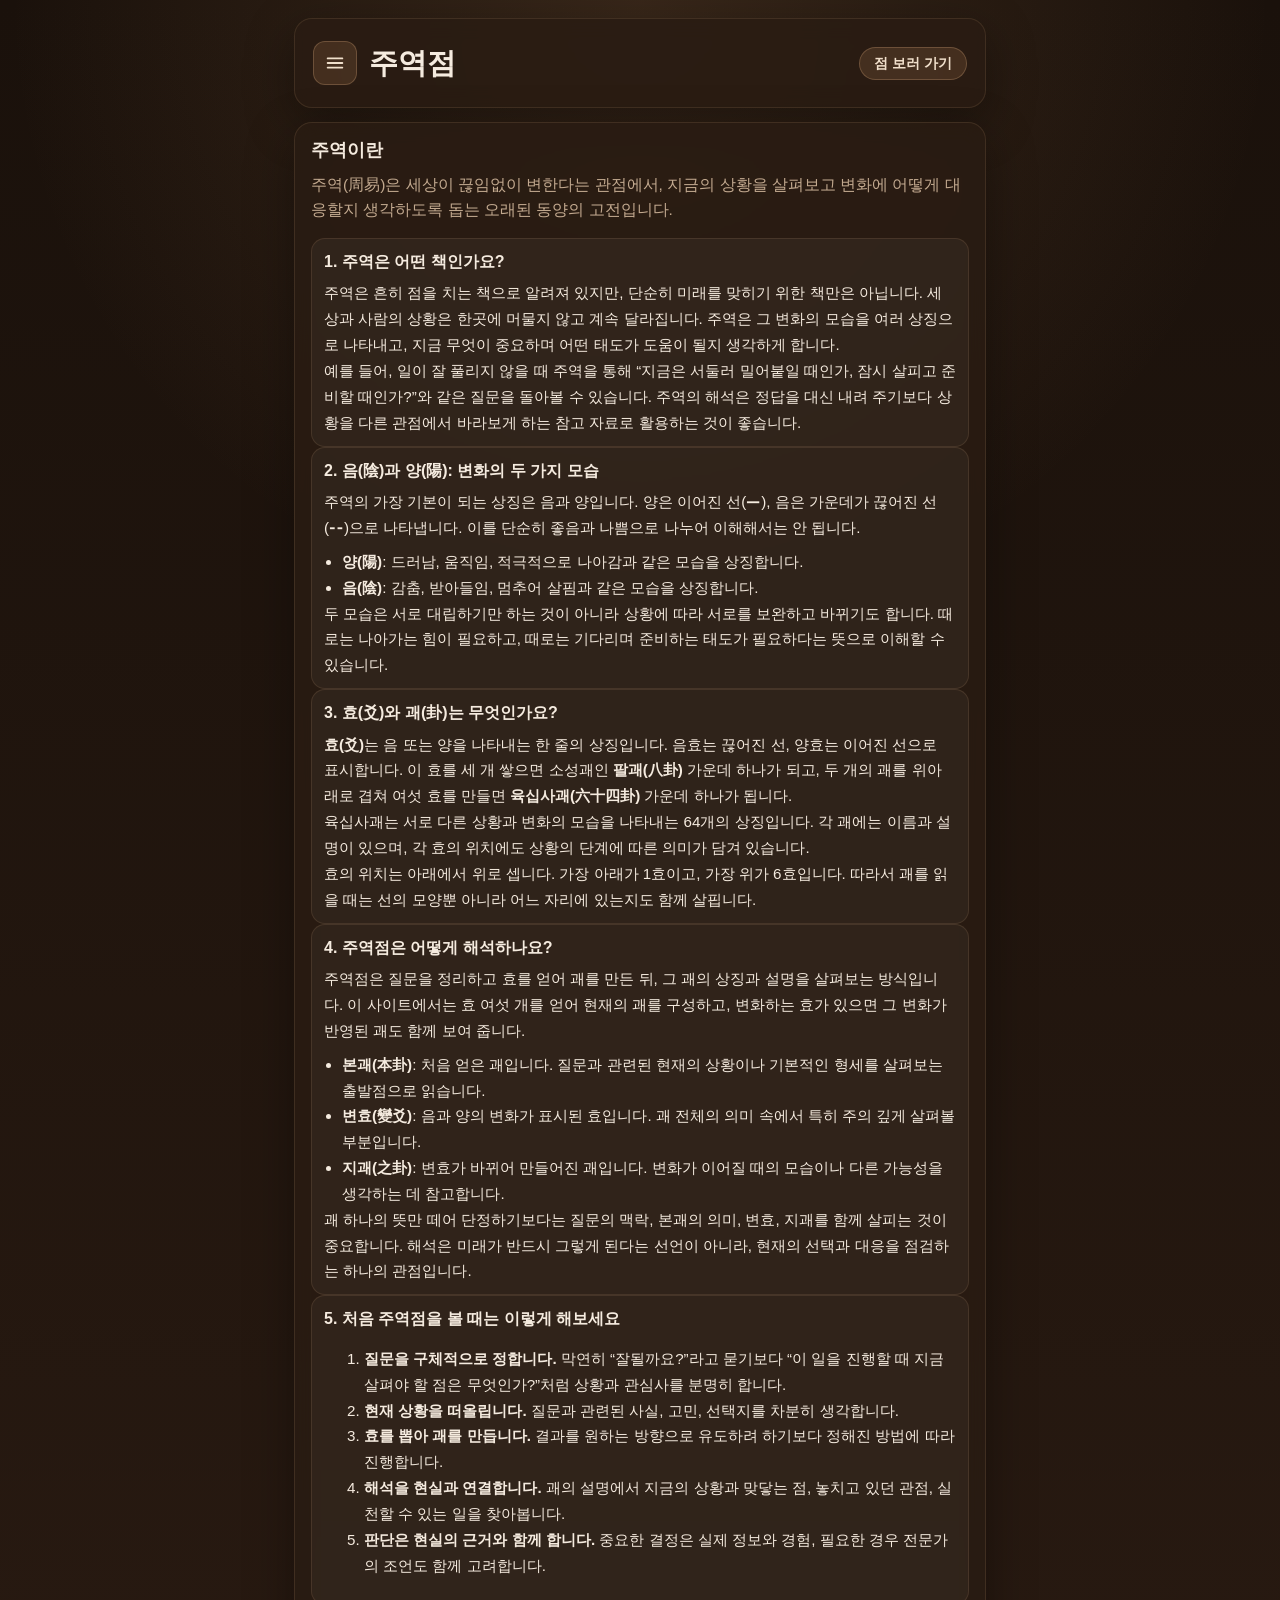
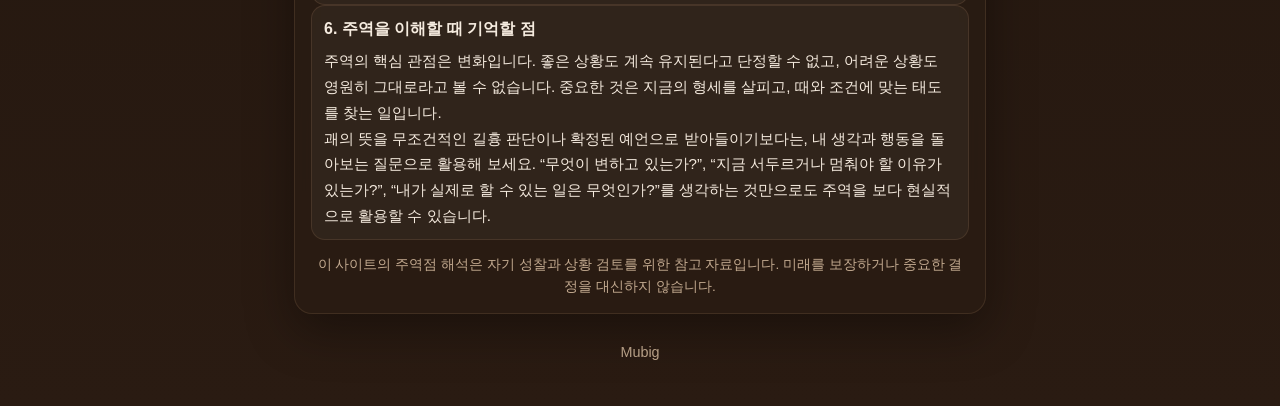
==== about.html @ 637bce19 "Add files via upload" ====
<!DOCTYPE html>
<html lang="ko" data-title-key="doc.title.about">
<head>
  <meta charset="UTF-8">
  <meta name="viewport" content="width=device-width, initial-scale=1.0">
  <meta name="theme-color" content="#1a110b">
  <script src="init.js"></script>
  <title>주역이란 - 주역점</title>
  <link rel="stylesheet" href="style.css">
</head>
<body>
  <div class="app">
    <section class="hero">
      <div class="header-top">
        <div class="header-left">
          <button type="button" class="menu-btn" id="menuBtn" aria-label="메뉴 열기" data-i18n-aria="menu.open">
            <svg viewBox="0 0 24 24" aria-hidden="true" focusable="false"><path d="M4 7h16M4 12h16M4 17h16"/></svg>
          </button>
          <h1 data-i18n="app.name">주역점</h1>
        </div>
        <a href="index.html" class="top-link" data-i18n="nav.toDraw">점 보러 가기</a>
      </div>
    </section>

    <section class="card" id="pageContent">
      <h2 data-i18n="page.about.title">주역이란</h2>
      <p class="sub" data-i18n-html="about.01">주역(周易)은 세상이 끊임없이 변한다는 관점에서, 지금의 상황을 살펴보고 변화에 어떻게 대응할지 생각하도록 돕는 오래된 동양의 고전입니다.</p>

      <div class="section-block">
        <h3 data-i18n-html="about.02">1. 주역은 어떤 책인가요?</h3>
        <p data-i18n-html="about.03">주역은 흔히 점을 치는 책으로 알려져 있지만, 단순히 미래를 맞히기 위한 책만은 아닙니다. 세상과 사람의 상황은 한곳에 머물지 않고 계속 달라집니다. 주역은 그 변화의 모습을 여러 상징으로 나타내고, 지금 무엇이 중요하며 어떤 태도가 도움이 될지 생각하게 합니다.</p>
        <p data-i18n-html="about.04">예를 들어, 일이 잘 풀리지 않을 때 주역을 통해 “지금은 서둘러 밀어붙일 때인가, 잠시 살피고 준비할 때인가?”와 같은 질문을 돌아볼 수 있습니다. 주역의 해석은 정답을 대신 내려 주기보다 상황을 다른 관점에서 바라보게 하는 참고 자료로 활용하는 것이 좋습니다.</p>
      </div>

      <div class="section-block">
        <h3 data-i18n-html="about.05">2. 음(陰)과 양(陽): 변화의 두 가지 모습</h3>
        <p data-i18n-html="about.06">주역의 가장 기본이 되는 상징은 음과 양입니다. 양은 이어진 선(⚊), 음은 가운데가 끊어진 선(⚋)으로 나타냅니다. 이를 단순히 좋음과 나쁨으로 나누어 이해해서는 안 됩니다.</p>
        <ul>
          <li data-i18n-html="about.07"><strong>양(陽)</strong>: 드러남, 움직임, 적극적으로 나아감과 같은 모습을 상징합니다.</li>
          <li data-i18n-html="about.08"><strong>음(陰)</strong>: 감춤, 받아들임, 멈추어 살핌과 같은 모습을 상징합니다.</li>
        </ul>
        <p data-i18n-html="about.09">두 모습은 서로 대립하기만 하는 것이 아니라 상황에 따라 서로를 보완하고 바뀌기도 합니다. 때로는 나아가는 힘이 필요하고, 때로는 기다리며 준비하는 태도가 필요하다는 뜻으로 이해할 수 있습니다.</p>
      </div>

      <div class="section-block">
        <h3 data-i18n-html="about.10">3. 효(爻)와 괘(卦)는 무엇인가요?</h3>
        <p data-i18n-html="about.11"><strong>효(爻)</strong>는 음 또는 양을 나타내는 한 줄의 상징입니다. 음효는 끊어진 선, 양효는 이어진 선으로 표시합니다. 이 효를 세 개 쌓으면 소성괘인 <strong>팔괘(八卦)</strong> 가운데 하나가 되고, 두 개의 괘를 위아래로 겹쳐 여섯 효를 만들면 <strong>육십사괘(六十四卦)</strong> 가운데 하나가 됩니다.</p>
        <p data-i18n-html="about.12">육십사괘는 서로 다른 상황과 변화의 모습을 나타내는 64개의 상징입니다. 각 괘에는 이름과 설명이 있으며, 각 효의 위치에도 상황의 단계에 따른 의미가 담겨 있습니다.</p>
        <p data-i18n-html="about.13">효의 위치는 아래에서 위로 셉니다. 가장 아래가 1효이고, 가장 위가 6효입니다. 따라서 괘를 읽을 때는 선의 모양뿐 아니라 어느 자리에 있는지도 함께 살핍니다.</p>
      </div>

      <div class="section-block">
        <h3 data-i18n-html="about.14">4. 주역점은 어떻게 해석하나요?</h3>
        <p data-i18n-html="about.15">주역점은 질문을 정리하고 효를 얻어 괘를 만든 뒤, 그 괘의 상징과 설명을 살펴보는 방식입니다. 이 사이트에서는 효 여섯 개를 얻어 현재의 괘를 구성하고, 변화하는 효가 있으면 그 변화가 반영된 괘도 함께 보여 줍니다.</p>
        <ul>
          <li data-i18n-html="about.16"><strong>본괘(本卦)</strong>: 처음 얻은 괘입니다. 질문과 관련된 현재의 상황이나 기본적인 형세를 살펴보는 출발점으로 읽습니다.</li>
          <li data-i18n-html="about.17"><strong>변효(變爻)</strong>: 음과 양의 변화가 표시된 효입니다. 괘 전체의 의미 속에서 특히 주의 깊게 살펴볼 부분입니다.</li>
          <li data-i18n-html="about.18"><strong>지괘(之卦)</strong>: 변효가 바뀌어 만들어진 괘입니다. 변화가 이어질 때의 모습이나 다른 가능성을 생각하는 데 참고합니다.</li>
        </ul>
        <p data-i18n-html="about.19">괘 하나의 뜻만 떼어 단정하기보다는 질문의 맥락, 본괘의 의미, 변효, 지괘를 함께 살피는 것이 중요합니다. 해석은 미래가 반드시 그렇게 된다는 선언이 아니라, 현재의 선택과 대응을 점검하는 하나의 관점입니다.</p>
      </div>

      <div class="section-block">
        <h3 data-i18n-html="about.20">5. 처음 주역점을 볼 때는 이렇게 해보세요</h3>
        <ol>
          <li data-i18n-html="about.21"><strong>질문을 구체적으로 정합니다.</strong> 막연히 “잘될까요?”라고 묻기보다 “이 일을 진행할 때 지금 살펴야 할 점은 무엇인가?”처럼 상황과 관심사를 분명히 합니다.</li>
          <li data-i18n-html="about.22"><strong>현재 상황을 떠올립니다.</strong> 질문과 관련된 사실, 고민, 선택지를 차분히 생각합니다.</li>
          <li data-i18n-html="about.23"><strong>효를 뽑아 괘를 만듭니다.</strong> 결과를 원하는 방향으로 유도하려 하기보다 정해진 방법에 따라 진행합니다.</li>
          <li data-i18n-html="about.24"><strong>해석을 현실과 연결합니다.</strong> 괘의 설명에서 지금의 상황과 맞닿는 점, 놓치고 있던 관점, 실천할 수 있는 일을 찾아봅니다.</li>
          <li data-i18n-html="about.25"><strong>판단은 현실의 근거와 함께 합니다.</strong> 중요한 결정은 실제 정보와 경험, 필요한 경우 전문가의 조언도 함께 고려합니다.</li>
        </ol>
      </div>

      <div class="section-block">
        <h3 data-i18n-html="about.26">6. 주역을 이해할 때 기억할 점</h3>
        <p data-i18n-html="about.27">주역의 핵심 관점은 변화입니다. 좋은 상황도 계속 유지된다고 단정할 수 없고, 어려운 상황도 영원히 그대로라고 볼 수 없습니다. 중요한 것은 지금의 형세를 살피고, 때와 조건에 맞는 태도를 찾는 일입니다.</p>
        <p data-i18n-html="about.28">괘의 뜻을 무조건적인 길흉 판단이나 확정된 예언으로 받아들이기보다는, 내 생각과 행동을 돌아보는 질문으로 활용해 보세요. “무엇이 변하고 있는가?”, “지금 서두르거나 멈춰야 할 이유가 있는가?”, “내가 실제로 할 수 있는 일은 무엇인가?”를 생각하는 것만으로도 주역을 보다 현실적으로 활용할 수 있습니다.</p>
      </div>

      <p class="disclaimer" data-i18n-html="about.29">이 사이트의 주역점 해석은 자기 성찰과 상황 검토를 위한 참고 자료입니다. 미래를 보장하거나 중요한 결정을 대신하지 않습니다.</p>
    </section>

    <footer class="author-footer">Mubig</footer>
  </div>

  <script src="hexagrams.js"></script>
  <script src="hexagrams_en.js"></script>
  <script src="i18n.js"></script>
  <script src="store.js"></script>
  <script src="core.js"></script>
  <script src="menu.js"></script>
</body>
</html>
---- style.css ----
:root {
  --bg: #1a110b;
  --bg-2: #2a1b12;
  --card: rgba(42,28,19,0.88);
  --card-2: rgba(54,37,26,0.94);
  --text: #f5ebdf;
  --sub: #c2a98f;
  --accent: #c08a5a;
  --accent-2: #8f5a35;
  --line: #ecdcc8;
  --yang: #f5ebdf;
  --yin: #1a110b;
  --shadow: 0 16px 48px rgba(0, 0, 0, 0.35);
  --radius: 18px;
  --soft-text: #f0dfcb;
  --change: #ff8da1;
  --surface: #2a1b12;
  --block-bg: rgba(255,255,255,0.04);
  --ghost-bg: rgba(255,255,255,0.06);
  --border: rgba(205,160,120,0.14);
  --placeholder: #9c8268;
  --focus: #f0dfcb;
  --overlay: rgba(0,0,0,0.55);
  color-scheme: dark;
}

:root[data-theme="light"] {
  --bg: #f7f0e6;
  --bg-2: #efe3d3;
  --card: rgba(255,253,249,0.94);
  --card-2: rgba(250,243,234,0.98);
  --text: #2c1e13;
  --sub: #6b5440;
  --accent: #8f5426;
  --accent-2: #6f3f1b;
  --line: #4a3524;
  --yang: #3d2a1a;
  --yin: #f7f0e6;
  --shadow: 0 10px 30px rgba(90,60,30,0.14);
  --soft-text: #5b3a1e;
  --change: #d03a57;
  --surface: #fbf6ee;
  --block-bg: rgba(120,80,40,0.06);
  --ghost-bg: rgba(120,80,40,0.07);
  --border: rgba(120,80,40,0.2);
  --placeholder: #9a8570;
  --focus: #6f3f1b;
  --overlay: rgba(30,20,10,0.45);
  color-scheme: light;
}

* { box-sizing: border-box; }

body {
  margin: 0;
  font-family: -apple-system, BlinkMacSystemFont, "Segoe UI", Roboto, "Noto Sans KR", sans-serif;
  background:
    radial-gradient(circle at top, rgba(192,138,90, 0.18), transparent 30%),
    linear-gradient(180deg, var(--bg) 0%, var(--bg-2) 100%);
  color: var(--text);
  min-height: 100vh;
  -webkit-tap-highlight-color: transparent;
}

.app {
  max-width: 720px;
  margin: 0 auto;
  padding: 18px 14px 42px;
}

.hero, .card {
  background: var(--card);
  backdrop-filter: blur(10px);
  border: 1px solid var(--border);
  border-radius: var(--radius);
  box-shadow: var(--shadow);
}

.hero {
  padding: 22px 18px;
  margin-bottom: 14px;
}

.header-top {
  display: flex;
  justify-content: space-between;
  align-items: center;
}

.top-link {
  color: var(--soft-text);
  background: rgba(192,138,90, 0.18);
  border: 1px solid rgba(205,160,120, 0.3);
  padding: 6px 14px;
  border-radius: 20px;
  text-decoration: none;
  font-size: 0.9rem;
  font-weight: 700;
  transition: background 0.2s, border-color 0.2s;
}

.top-link:hover {
  background: rgba(192,138,90, 0.35);
  border-color: rgba(205,160,120, 0.6);
}

h1, h2, h3 {
  margin: 0;
  line-height: 1.35;
}

h1 { font-size: 1.8rem; }
h2 { font-size: 1.1rem; margin-bottom: 10px; }
h3 { font-size: 1rem; margin-bottom: 8px; }

.sub {
  color: var(--sub);
  margin-top: 10px;
  font-size: 0.97rem;
  line-height: 1.6;
}

.grid {
  display: grid;
  gap: 14px;
}

.card { padding: 16px; }

.controls {
  display: grid;
  gap: 12px;
}

.tap-zone {
  --text: #f5ebdf; --sub: #c2a98f; --accent: #c08a5a; --soft-text: #f0dfcb;
  position: relative;
  border: 2px dashed rgba(205,160,120, 0.35);
  border-radius: 20px;
  min-height: 220px;
  display: flex;
  align-items: center;
  justify-content: center;
  text-align: center;
  padding: 16px;
  color: var(--accent);
  font-weight: 700;
  background: linear-gradient(180deg, rgba(58,40,28,0.95), rgba(34,23,16,0.95));
  overflow: hidden;
  user-select: none;
}

.tap-zone.active {
  transform: scale(0.995);
  background: linear-gradient(180deg, rgba(76,53,37,1), rgba(52,36,25,1));
}

.tap-instruction {
  display: flex;
  flex-direction: column;
  gap: 8px;
}

.tap-count {
  font-size: 2rem;
  color: var(--text);
}

.mini {
  font-size: 0.88rem;
  color: var(--sub);
  font-weight: 500;
}

.layout {
  display: grid;
  gap: 14px;
}

.draw-layout {
  display: grid;
  gap: 14px;
  align-items: stretch;
}

.draw-panel,
.stack-panel {
  display: grid;
  gap: 12px;
}

.stack-panel {
  background: var(--card-2);
  border-radius: 20px;
  padding: 14px;
  border: 1px solid rgba(205,160,120, 0.12);
}

.btn-row {
  display: grid;
  grid-template-columns: repeat(2, 1fr);
  gap: 10px;
}

button {
  border: 0;
  border-radius: 14px;
  padding: 14px 12px;
  font-size: 0.98rem;
  font-weight: 700;
  cursor: pointer;
}

.primary {
  background: linear-gradient(135deg, var(--accent), var(--accent-2));
  color: white;
}

.secondary {
  background: rgba(192,138,90, 0.14);
  color: var(--soft-text);
  border: 1px solid rgba(192,138,90, 0.24);
}

.ghost {
  background: var(--ghost-bg);
  color: var(--text);
  border: 1px solid var(--border);
}

.progress {
  display: flex;
  justify-content: space-between;
  align-items: center;
  margin-bottom: 10px;
  gap: 10px;
  flex-wrap: wrap;
}

.progress strong { font-size: 1rem; }

.hexagram-stack {
  display: grid;
  gap: 8px;
  padding: 10px 0 6px;
  min-height: 180px;
}

.line-row {
  display: flex;
  align-items: center;
  gap: 10px;
}

.line-label {
  width: 44px;
  color: var(--sub);
  font-size: 0.84rem;
  text-align: right;
  flex-shrink: 0;
}

.iching-line {
  flex: 1;
  display: flex;
  justify-content: center;
  align-items: center;
  min-height: 18px;
  position: relative;
}

.yang-line,
.yin-line-left,
.yin-line-right {
  height: 12px;
  border-radius: 999px;
  background: var(--yang);
  box-shadow: inset 0 1px 0 rgba(255,255,255,0.15);
}

.yang-line { width: 88%; }
.yin-wrap {
  width: 88%;
  display: flex;
  justify-content: space-between;
  gap: 16px;
}
.yin-line-left, .yin-line-right { width: calc(50% - 8px); }

.changing-mark {
  position: absolute;
  right: 8px;
  top: -2px;
  font-size: 0.8rem;
  color: var(--change);
  font-weight: 800;
}

.result-title {
  display: flex;
  flex-direction: column;
  gap: 4px;
  margin-bottom: 14px;
}

.badge {
  display: inline-flex;
  align-self: flex-start;
  background: rgba(192,138,90, 0.14);
  color: var(--soft-text);
  padding: 6px 10px;
  border-radius: 999px;
  font-size: 0.82rem;
  font-weight: 800;
  border: 1px solid rgba(205,160,120, 0.2);
}

.two-cols {
  display: grid;
  gap: 12px;
}

.section-block {
  padding: 12px 12px 10px;
  background: var(--block-bg);
  border-radius: 14px;
  border: 1px solid var(--border);
}

.section-block p, .section-block li {
  line-height: 1.7;
  margin: 0;
  font-size: 0.95rem;
}

.section-block ul {
  padding-left: 18px;
  margin: 8px 0 0;
}

.muted { color: var(--sub); }
.hidden { display: none; }

textarea {
  width: 100%;
  min-height: 96px;
  border-radius: 14px;
  border: 1px solid var(--border);
  padding: 12px;
  font: inherit;
  resize: vertical;
  background: var(--block-bg);
  color: var(--text);
}

textarea::placeholder {
  color: var(--placeholder);
}

@media (min-width: 700px) {
  .two-cols {
    grid-template-columns: 1fr 1fr;
  }

  .draw-layout {
    grid-template-columns: 1.05fr 0.95fr;
  }
}

/* Mobile readability improvements */
@media (max-width: 699px) {
  body { font-size: 18px; }
  .app { padding: 16px 12px 36px; }
  h1 { font-size: 2rem; }
  h2 { font-size: 1.3rem; }
  h3 { font-size: 1.15rem; }
  .sub { font-size: 1.08rem; }
  .mini { font-size: 1rem; line-height: 1.5; }
  .tap-count { font-size: 2.4rem; }
  button { font-size: 1.08rem; padding: 16px 12px; }
  .line-label { font-size: 1rem; width: 50px; }
  .section-block p, .section-block li { font-size: 1.08rem; }
  .badge { font-size: 0.95rem; }
  .progress strong { font-size: 1.1rem; }
  textarea { font-size: 1.08rem; }
}

.bagua-graphic {
  width: 180px;
  height: 180px;
  margin: 0 auto 4px;
  flex-shrink: 0;
  filter: drop-shadow(0 2px 8px rgba(192,138,90, 0.2));
}

.author-footer {
  margin-top: 18px;
  padding: 12px 0 4px;
  text-align: center;
  color: var(--sub);
  font-size: 0.9rem;
}

/* ===== 효 뽑기 연출 효과 ===== */
button:disabled { opacity: 0.5; cursor: not-allowed; }

.tap-zone.drawing {
  border-color: rgba(240, 200, 150, 0.9);
  animation: zoneGlow 1.3s ease-in-out infinite;
}
@keyframes zoneGlow {
  0%, 100% { box-shadow: 0 0 0 rgba(192,138,90,0), inset 0 0 20px rgba(192,138,90,0.10); }
  50%      { box-shadow: 0 0 38px rgba(192,138,90,0.55), inset 0 0 56px rgba(192,138,90,0.28); }
}

.tap-zone.drawing .bagua-graphic {
  animation: baguaSpin 2.2s cubic-bezier(.45,.05,.55,.95) infinite;
  filter: drop-shadow(0 0 16px rgba(240, 190, 130, 0.85));
}
@keyframes baguaSpin {
  0%   { transform: rotate(0deg) scale(1); }
  50%  { transform: rotate(200deg) scale(1.08); }
  100% { transform: rotate(360deg) scale(1); }
}

.tap-zone.drawing .tap-instruction > div:not(.tap-count) {
  animation: msgPulse 1.1s ease-in-out infinite;
  color: #f0dfcb;
}
@keyframes msgPulse {
  0%, 100% { opacity: 0.55; }
  50%      { opacity: 1; }
}

.draw-ring {
  position: absolute;
  left: 50%;
  top: 50%;
  width: 40px;
  height: 40px;
  margin: -20px 0 0 -20px;
  border: 2px solid rgba(240, 200, 150, 0.75);
  border-radius: 50%;
  pointer-events: none;
  opacity: 0;
  animation: ringOut 1.8s ease-out infinite;
}
@keyframes ringOut {
  0%   { transform: scale(0.5); opacity: 0.9; }
  100% { transform: scale(9);   opacity: 0; }
}

.tap-zone .tap-burst {
  position: absolute;
  inset: 0;
  pointer-events: none;
  background: radial-gradient(circle, rgba(255,230,190,0.85) 0%, rgba(255,230,190,0) 65%);
  opacity: 0;
  animation: burstFlash 0.8s ease-out forwards;
}
@keyframes burstFlash {
  0%   { opacity: 0; transform: scale(0.4); }
  25%  { opacity: 1; }
  100% { opacity: 0; transform: scale(1.4); }
}

#liveLinePreview.shuffling {
  animation: shuffleJitter 0.12s linear infinite;
  opacity: 0.8;
  filter: blur(0.7px);
}
@keyframes shuffleJitter {
  0%   { transform: translateX(-3px); }
  50%  { transform: translateX(3px); }
  100% { transform: translateX(-3px); }
}

#liveLinePreview.reveal,
.line-row.line-new .iching-line {
  animation: lineReveal 0.8s cubic-bezier(.2,1.3,.4,1);
}
@keyframes lineReveal {
  0%   { transform: scaleX(0.1); opacity: 0; filter: brightness(3); }
  60%  { transform: scaleX(1.06); opacity: 1; filter: brightness(2); }
  100% { transform: scaleX(1); opacity: 1; filter: brightness(1); }
}

.line-row.line-changing .iching-line {
  animation: lineReveal 0.8s cubic-bezier(.2,1.3,.4,1), changeGlow 1.6s ease-in-out 0.8s 2;
}
@keyframes changeGlow {
  0%, 100% { filter: drop-shadow(0 0 0 rgba(255,141,161,0)); }
  50%      { filter: drop-shadow(0 0 10px rgba(255,141,161,0.95)); }
}

.line-row.slot-pulse .iching-line > div {
  animation: slotPulse 0.9s ease-in-out infinite;
}
@keyframes slotPulse {
  0%, 100% { background: rgba(139,94,52,0.12); box-shadow: 0 0 0 rgba(192,138,90,0); }
  50%      { background: rgba(192,138,90,0.60); box-shadow: 0 0 14px rgba(192,138,90,0.7); }
}

.tap-zone.finale { animation: finalePulse 1s ease-out; }
@keyframes finalePulse {
  0%   { box-shadow: 0 0 0 rgba(255,230,190,0); }
  30%  { box-shadow: 0 0 60px rgba(255,230,190,0.8), inset 0 0 70px rgba(255,230,190,0.4); }
  100% { box-shadow: 0 0 0 rgba(255,230,190,0); }
}

.empty-line { width: 88%; height: 12px; border-radius: 999px; background: rgba(139,94,52,.12); }
.tap-zone:focus-visible, button:focus-visible, textarea:focus-visible, .top-link:focus-visible {
  outline: 2px solid var(--focus); outline-offset: 2px;
}
.hidden { display: none !important; }
@media (prefers-reduced-motion: reduce) {
  .tap-zone.drawing, .tap-zone.drawing .bagua-graphic, .draw-ring, #liveLinePreview.shuffling { animation: none !important; }
}

    /* ===== 결과 카드 ===== */
    .trigram-note { color: var(--sub); font-size: 0.9rem; margin: 2px 0 0; }
    .keyword { color: var(--accent); font-weight: 700; font-size: 1.05rem; margin: 8px 0 0; }
    .term-note {
      margin: 0 0 12px; padding: 10px 12px; border-radius: 12px; font-size: 0.9rem; line-height: 1.6;
      color: var(--sub); background: var(--block-bg); border: 1px dashed var(--border);
    }
    .term-note b { color: var(--text); }
    .hex-compare { display: flex; justify-content: center; align-items: center; gap: 18px; margin: 4px 0 16px; }
    .hex-figure { display: grid; gap: 6px; justify-items: center; }
    .hex-figure-title { color: var(--sub); font-size: 0.82rem; text-align: center; }
    .hex-figure-name { color: var(--text); font-weight: 700; font-size: 0.95rem; text-align: center; max-width: 140px; }
    .hex-arrow { font-size: 1.6rem; color: var(--accent); }
    .mini-hex { display: grid; gap: 6px; width: 96px; padding-right: 14px; }
    .mini-hex .iching-line { min-height: 10px; justify-content: flex-start; }
    .mini-hex .yang-line, .mini-hex .yin-line-left, .mini-hex .yin-line-right { height: 8px; }
    .mini-hex .yang-line, .mini-hex .yin-wrap { width: 100%; }
    .mini-hex .yin-wrap { gap: 10px; }
    .mini-hex .yin-line-left, .mini-hex .yin-line-right { width: calc(50% - 5px); }
    .mini-hex .changing-mark { right: -16px; top: -4px; font-size: 0.7rem; }
    .mini-hex .hl .yang-line, .mini-hex .hl .yin-line-left, .mini-hex .hl .yin-line-right { background: var(--change); }
    .result-stack { display: grid; gap: 12px; }
    .question-echo { color: var(--accent); font-weight: 600; margin-bottom: 8px !important; }
    .change-text p + p { margin-top: 8px; }
    details.more { margin-top: 10px; }
    details.more summary { cursor: pointer; color: var(--accent); font-weight: 700; font-size: 0.92rem; }
    .disclaimer { margin: 14px 2px 0; color: var(--sub); font-size: 0.85rem; line-height: 1.6; text-align: center; }
    @media (max-width: 699px) {
      .term-note, .trigram-note { font-size: 1rem; }
      .hex-figure-title, .disclaimer, details.more summary { font-size: 0.95rem; }
    }

/* ===== 헤더 / 메뉴 버튼 ===== */
.header-left { display: flex; align-items: center; gap: 12px; min-width: 0; }
.menu-btn {
  width: 44px; height: 44px; padding: 0; flex-shrink: 0;
  display: inline-flex; align-items: center; justify-content: center;
  color: var(--soft-text); background: rgba(192,138,90,0.18);
  border: 1px solid rgba(205,160,120,0.3); border-radius: 12px;
}
.menu-btn:hover { background: rgba(192,138,90,0.35); }
.menu-btn svg { width: 22px; height: 22px; fill: none; stroke: currentColor; stroke-width: 2; stroke-linecap: round; }
.top-link, .menu-btn { transition: background 0.2s, border-color 0.2s; }
.header-top { gap: 10px; }
.header-top .top-link { text-align: right; white-space: nowrap; flex-shrink: 0; }
.menu-btn:focus-visible, .icon-btn:focus-visible, .drawer-item:focus-visible, .seg button:focus-visible { outline: 2px solid var(--focus); outline-offset: 2px; }

/* ===== 서랍 메뉴 ===== */
.drawer-backdrop {
  position: fixed; inset: 0; z-index: 900; background: var(--overlay);
  opacity: 0; visibility: hidden; transition: opacity 0.25s, visibility 0s 0.25s;
}
.drawer {
  position: fixed; top: 0; left: 0; bottom: 0; z-index: 910;
  width: min(84vw, 320px); padding: 16px 14px 24px; overflow-y: auto;
  background: var(--surface); color: var(--text);
  border-right: 1px solid var(--border); box-shadow: var(--shadow);
  transform: translateX(-102%); visibility: hidden;
  transition: transform 0.28s ease, visibility 0s 0.28s;
}
body.menu-open .drawer-backdrop { opacity: 1; visibility: visible; transition: opacity 0.25s; }
body.menu-open .drawer { transform: none; visibility: visible; transition: transform 0.28s ease; }
body.menu-open { overflow: hidden; }
.drawer-head { display: flex; justify-content: space-between; align-items: center; margin-bottom: 10px; }
.drawer-head h2 { margin: 0; }
.drawer-list { list-style: none; margin: 0; padding: 0; display: grid; gap: 6px; }
.drawer-item {
  display: flex; align-items: center; gap: 12px; width: 100%;
  padding: 14px 12px; border-radius: 12px; border: 1px solid transparent;
  background: transparent; color: var(--text); font: inherit; font-weight: 700;
  text-align: left; text-decoration: none; cursor: pointer;
}
.drawer-item:hover { background: var(--block-bg); border-color: var(--border); }
.drawer-glyph { width: 26px; text-align: center; font-size: 1.25rem; color: var(--accent); flex-shrink: 0; }
.icon-btn {
  width: 40px; height: 40px; padding: 0; border-radius: 12px; font-size: 1rem;
  background: var(--ghost-bg); color: var(--text); border: 1px solid var(--border);
}

/* ===== 설정 / 보관함 창 ===== */
dialog.sheet {
  width: min(92vw, 520px); max-height: 86vh; padding: 0; overflow: hidden;
  background: var(--surface); color: var(--text);
  border: 1px solid var(--border); border-radius: 18px; box-shadow: var(--shadow);
}
dialog.sheet[open] { display: flex; flex-direction: column; }
dialog.sheet::backdrop { background: var(--overlay); }
.sheet-head { display: flex; justify-content: space-between; align-items: center; padding: 16px 16px 6px; }
.sheet-head h2 { margin: 0; }
.sheet-body { padding: 8px 16px 18px; overflow-y: auto; }
.setting-row { padding: 12px 0; border-bottom: 1px solid var(--border); }
.setting-row:last-child { border-bottom: 0; }
.setting-row h3 { margin-bottom: 10px; }
.seg { display: grid; grid-auto-flow: column; grid-auto-columns: 1fr; gap: 8px; }
.seg button {
  padding: 12px 8px; border-radius: 12px; font-weight: 700;
  background: var(--ghost-bg); color: var(--text); border: 1px solid var(--border);
}
.seg button[aria-pressed="true"] { background: linear-gradient(135deg, var(--accent), var(--accent-2)); color: #fff; border-color: transparent; }
.hint { margin: 10px 0 0; color: var(--sub); font-size: 0.88rem; line-height: 1.55; }

/* 보관함 */
.vault-count { margin: 0 0 10px; color: var(--sub); font-size: 0.9rem; }
.vault-warn { margin: 0 0 10px; padding: 10px 12px; border-radius: 12px; font-size: 0.88rem; line-height: 1.5; color: var(--text); background: rgba(208,58,87,0.12); border: 1px solid rgba(208,58,87,0.35); }
.vault-empty { margin: 18px 4px; color: var(--sub); line-height: 1.7; text-align: center; }
.vault-list { list-style: none; margin: 0; padding: 0; display: grid; gap: 10px; }
.vault-item { display: grid; grid-template-columns: auto 1fr; gap: 6px 12px; padding: 12px; border-radius: 14px; background: var(--block-bg); border: 1px solid var(--border); }
.vault-mini .mini-hex { width: 40px; padding-right: 0; gap: 3px; }
.vault-mini .mini-hex .iching-line { min-height: 5px; justify-content: center; }
.vault-mini .mini-hex .yang-line, .vault-mini .mini-hex .yin-line-left, .vault-mini .mini-hex .yin-line-right { height: 4px; }
.vault-mini .mini-hex .yin-wrap { gap: 5px; }
.vault-mini .mini-hex .yin-line-left, .vault-mini .mini-hex .yin-line-right { width: calc(50% - 3px); }
.vault-mini .changing-mark { display: none; }
.vault-info { min-width: 0; }
.vault-title { font-weight: 800; }
.vault-meta { margin-top: 2px; color: var(--sub); font-size: 0.82rem; }
.vault-q { margin-top: 6px; font-size: 0.92rem; line-height: 1.5; overflow: hidden; text-overflow: ellipsis; display: -webkit-box; -webkit-line-clamp: 2; -webkit-box-orient: vertical; word-break: break-word; }
.vault-q.muted { color: var(--sub); }
.vault-actions { grid-column: 1 / -1; display: flex; gap: 8px; justify-content: flex-end; }
button.small { padding: 8px 14px; border-radius: 10px; font-size: 0.9rem; }
button.danger { background: rgba(208,58,87,0.18); color: var(--text); border-color: rgba(208,58,87,0.55); }
.vault-foot { margin-top: 14px; display: flex; justify-content: flex-end; }

/* ===== 결과 카드 보조 요소 ===== */
.result-actions { margin-top: 14px; }
.result-actions button { width: 100%; }
.result-actions button:disabled { opacity: 0.7; }
.saved-banner { margin: 0 0 8px; padding: 8px 12px; border-radius: 12px; font-size: 0.88rem; color: var(--soft-text); background: rgba(192,138,90,0.14); border: 1px solid rgba(192,138,90,0.3); }
.lang-note { margin: 0 0 10px; padding: 8px 12px; border-radius: 12px; font-size: 0.88rem; line-height: 1.5; color: var(--sub); border: 1px dashed var(--border); }

/* 토스트 */
.toast {
  position: fixed; left: 50%; bottom: 28px; z-index: 1000; max-width: min(90vw, 420px);
  transform: translate(-50%, 20px); opacity: 0; pointer-events: none;
  padding: 12px 18px; border-radius: 999px; font-size: 0.95rem; font-weight: 700; text-align: center;
  background: var(--accent-2); color: #fff; box-shadow: var(--shadow); transition: opacity 0.25s, transform 0.25s;
}
.toast.show { opacity: 1; transform: translate(-50%, 0); }

@media (max-width: 699px) {
  .hint, .vault-count, .vault-meta, .saved-banner, .lang-note { font-size: 1rem; }
  .vault-q { font-size: 1.05rem; }
  .drawer-item { font-size: 1.1rem; }
  button.small { font-size: 1rem; }
}
@media (prefers-reduced-motion: reduce) {
  .drawer, .drawer-backdrop, .toast { transition: none !important; }
}
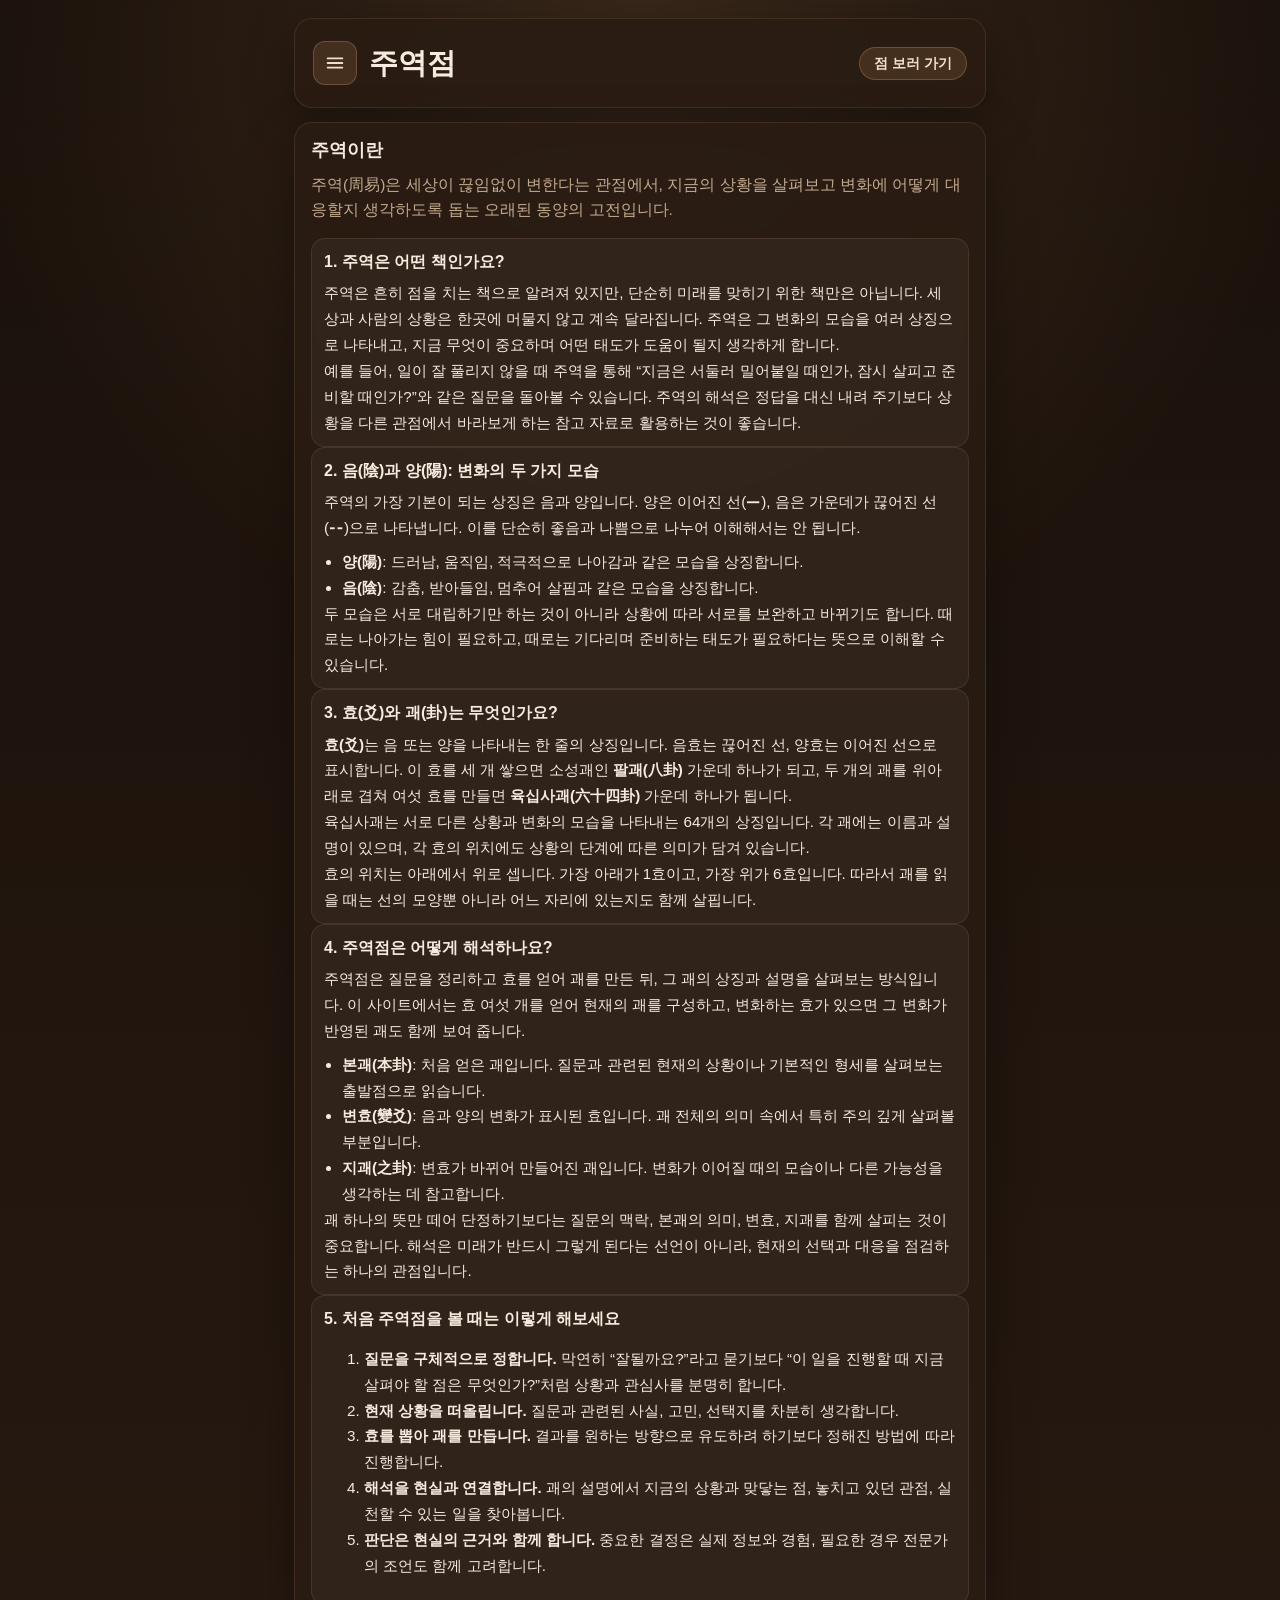
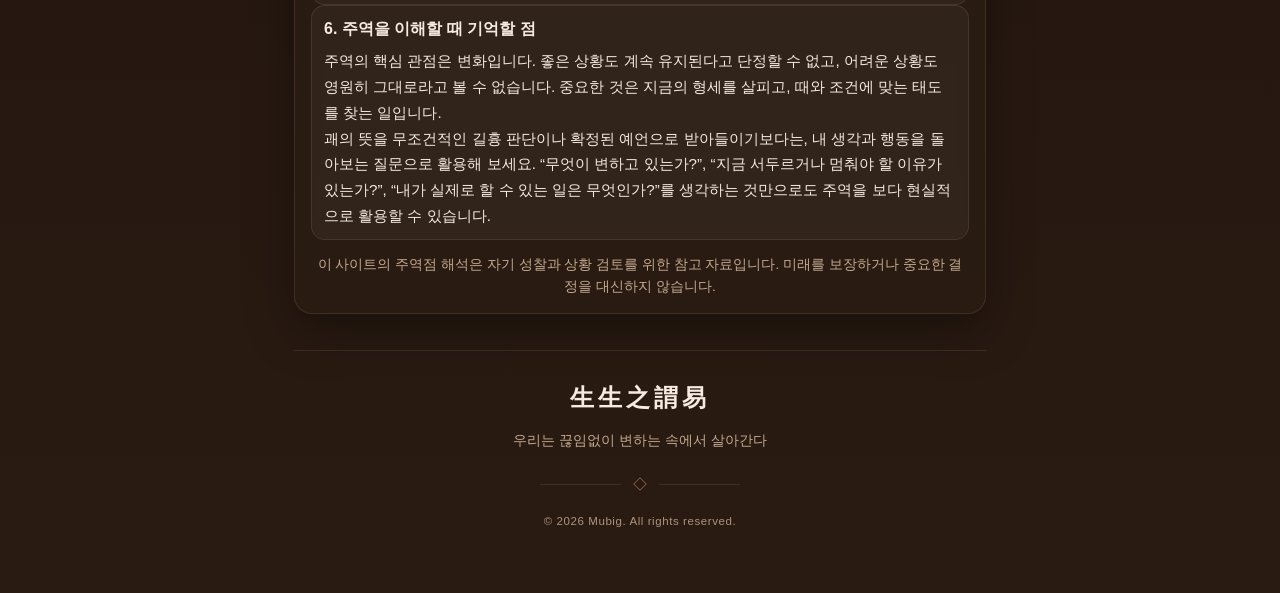
==== commit 9dc41229: "Add files via upload" ====
--- a/about.html
+++ b/about.html
@@ -1,3 +1,4 @@
+
 <!DOCTYPE html>
 <html lang="ko" data-title-key="doc.title.about">
 <head>
@@ -80,7 +81,21 @@
       <p class="disclaimer" data-i18n-html="about.29">이 사이트의 주역점 해석은 자기 성찰과 상황 검토를 위한 참고 자료입니다. 미래를 보장하거나 중요한 결정을 대신하지 않습니다.</p>
     </section>
 
-    <footer class="author-footer">Mubig</footer>
+    <footer class="author-footer">
+  <p class="footer-motto">生生之謂易</p>
+
+  <p class="footer-description">
+    우리는 끊임없이 변하는 속에서 살아간다
+  </p>
+
+  <div class="footer-divider" aria-hidden="true">
+    <span>◇</span>
+  </div>
+
+  <p class="footer-copyright">
+    © 2026 Mubig. All rights reserved.
+  </p>
+</footer>
   </div>
 
   <script src="hexagrams.js"></script>
--- a/style.css
+++ b/style.css
@@ -393,12 +393,80 @@
   filter: drop-shadow(0 2px 8px rgba(192,138,90, 0.2));
 }
 
+
+/* ===== 브랜드 Footer ===== */
 .author-footer {
-  margin-top: 18px;
-  padding: 12px 0 4px;
+  margin-top: 36px;
+  padding: 28px 16px 20px;
   text-align: center;
   color: var(--sub);
+  border-top: 1px solid var(--border);
+}
+
+.author-footer .footer-motto {
+  margin: 0;
+  color: var(--text);
+  font-family: "Noto Serif KR", "Batang", serif;
+  font-size: 1.5rem;
+  font-weight: 600;
+  letter-spacing: 0.16em;
+  line-height: 1.6;
+}
+
+.author-footer .footer-description {
+  margin: 10px 0 22px;
+  color: var(--sub);
+  font-size: 0.88rem;
+  line-height: 1.8;
+  word-break: keep-all;
+}
+
+.author-footer .footer-divider {
+  display: flex;
+  align-items: center;
+  justify-content: center;
+  gap: 12px;
+  max-width: 200px;
+  margin: 0 auto 18px;
+  color: var(--accent);
   font-size: 0.9rem;
+}
+
+.author-footer .footer-divider::before,
+.author-footer .footer-divider::after {
+  content: "";
+  flex: 1;
+  height: 1px;
+  background: var(--border);
+}
+
+.author-footer .footer-copyright {
+  margin: 0;
+  color: var(--sub);
+  font-size: 0.72rem;
+  letter-spacing: 0.05em;
+  line-height: 1.6;
+  opacity: 0.85;
+}
+
+@media (max-width: 699px) {
+  .author-footer {
+    margin-top: 28px;
+    padding: 24px 12px 18px;
+  }
+
+  .author-footer .footer-motto {
+    font-size: 1.35rem;
+    letter-spacing: 0.12em;
+  }
+
+  .author-footer .footer-description {
+    font-size: 0.85rem;
+  }
+
+  .author-footer .footer-copyright {
+    font-size: 0.68rem;
+  }
 }
 
 /* ===== 효 뽑기 연출 효과 ===== */
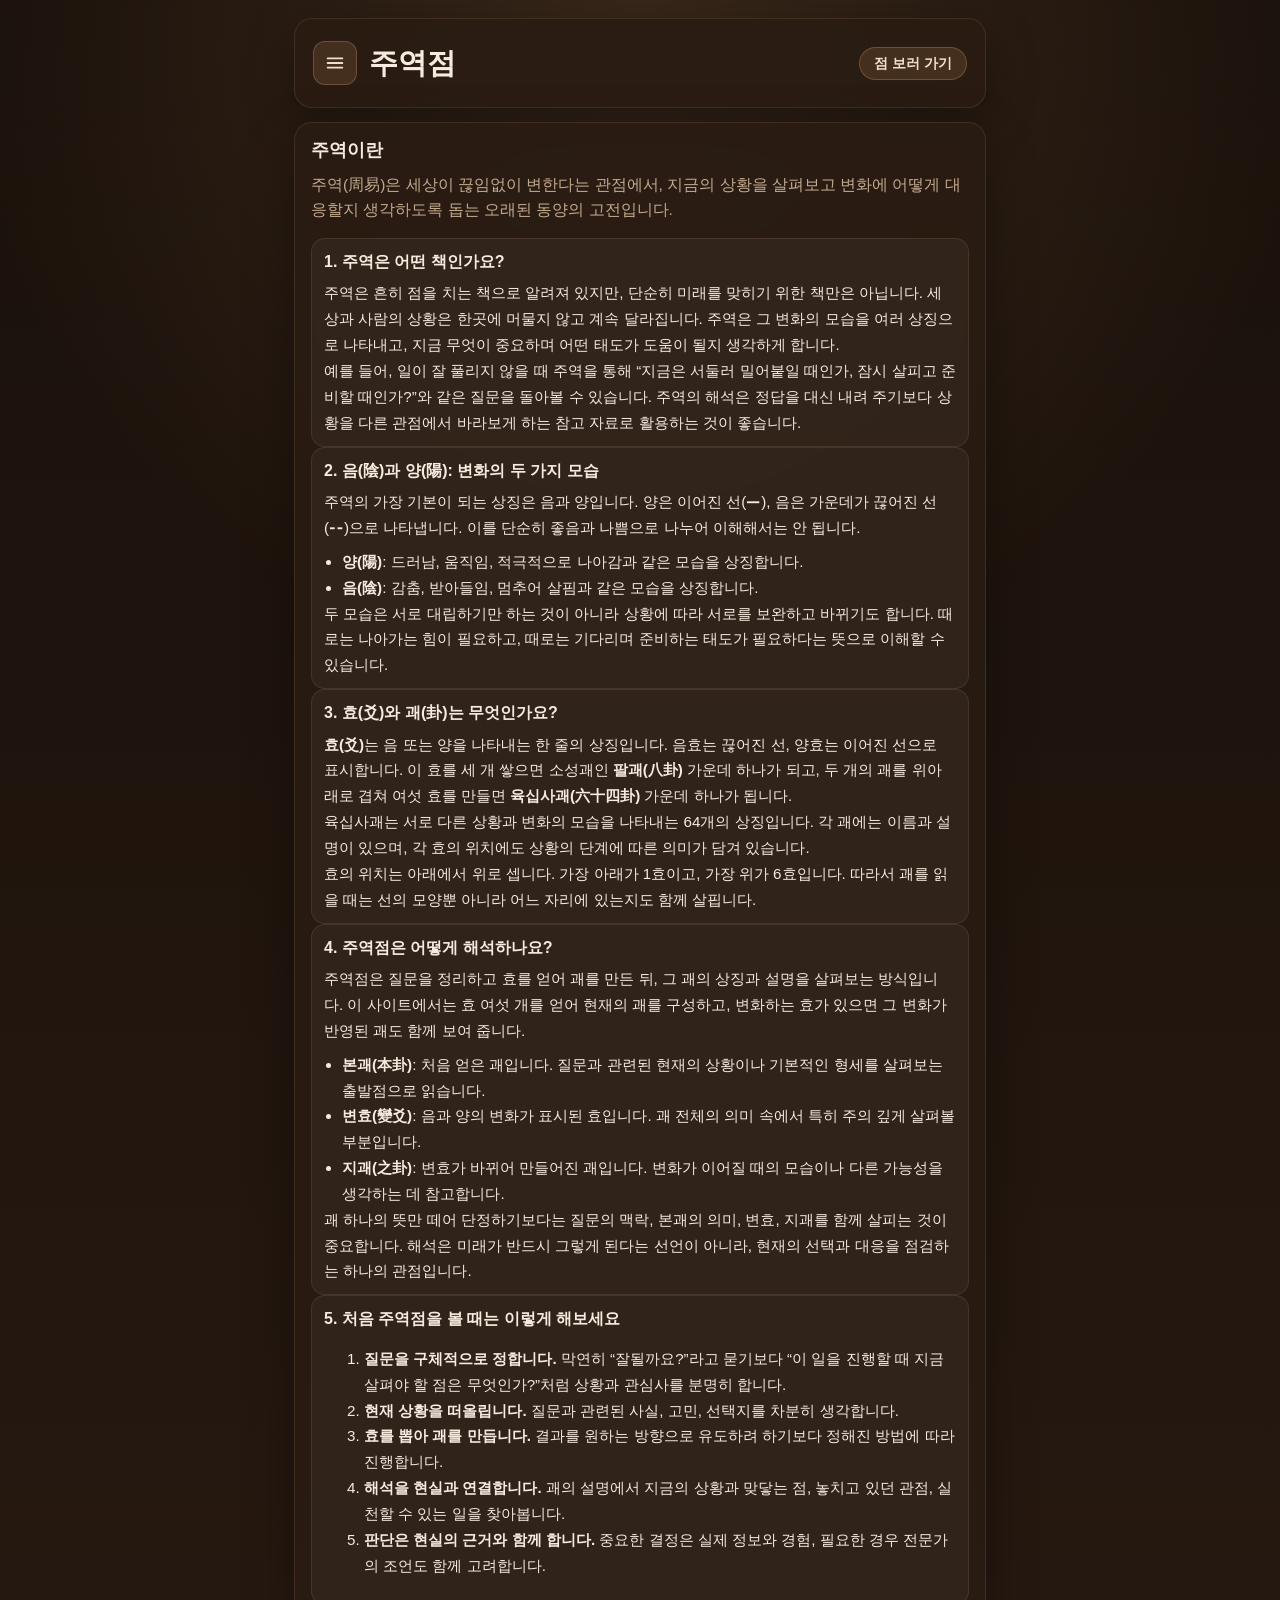
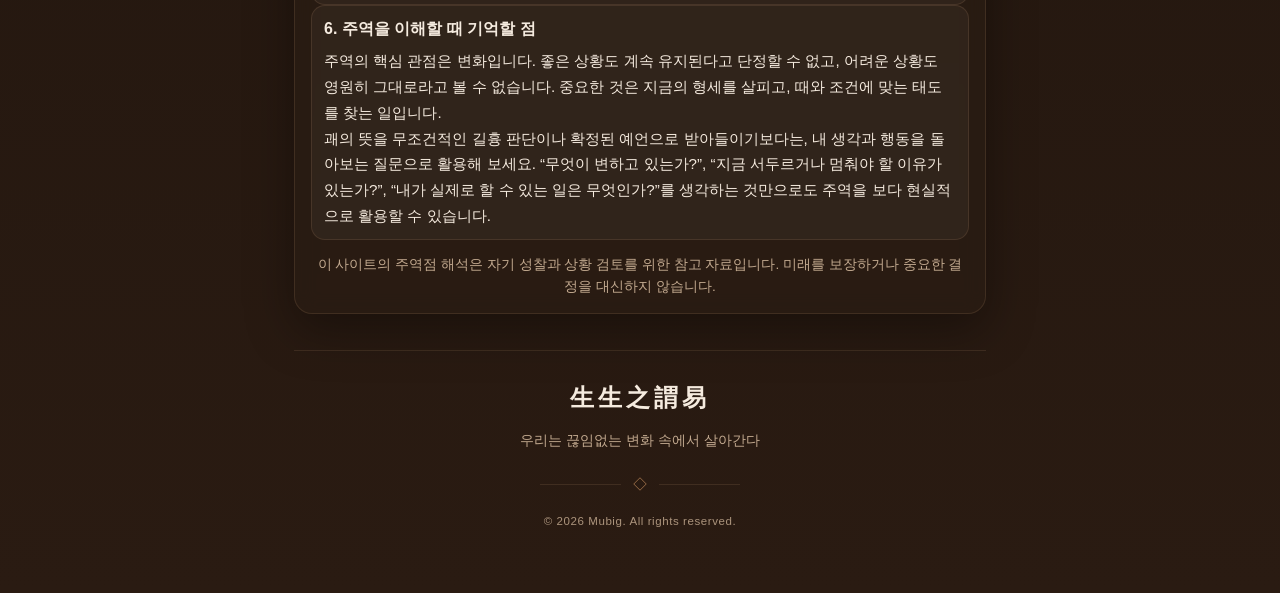
==== commit d198b887: "Add files via upload" ====
--- a/about.html
+++ b/about.html
@@ -4,7 +4,20 @@
 <head>
   <meta charset="UTF-8">
   <meta name="viewport" content="width=device-width, initial-scale=1.0">
+<!-- Google tag (gtag.js) -->
+<script async src="https://www.googletagmanager.com/gtag/js?id=G-5CH5ZKEJT8"></script>
+<script>
+  window.dataLayer = window.dataLayer || [];
+  function gtag(){dataLayer.push(arguments);}
+  gtag('js', new Date());
+
+  gtag('config', 'G-5CH5ZKEJT8');
+</script>
   <meta name="theme-color" content="#1a110b">
+  <meta name="description" content="주역의 기본 개념과 64괘의 구조를 소개합니다.">
+  <link rel="icon" type="image/png" sizes="192x192" href="192.png">
+  <link rel="apple-touch-icon" href="192.png">
+  <link rel="manifest" href="manifest.webmanifest">
   <script src="init.js"></script>
   <title>주역이란 - 주역점</title>
   <link rel="stylesheet" href="style.css">
@@ -84,8 +97,8 @@
     <footer class="author-footer">
   <p class="footer-motto">生生之謂易</p>
 
-  <p class="footer-description">
-    우리는 끊임없이 변하는 속에서 살아간다
+  <p class="footer-description" data-i18n="footer.desc">
+    우리는 끊임없는 변화 속에서 살아간다
   </p>
 
   <div class="footer-divider" aria-hidden="true">
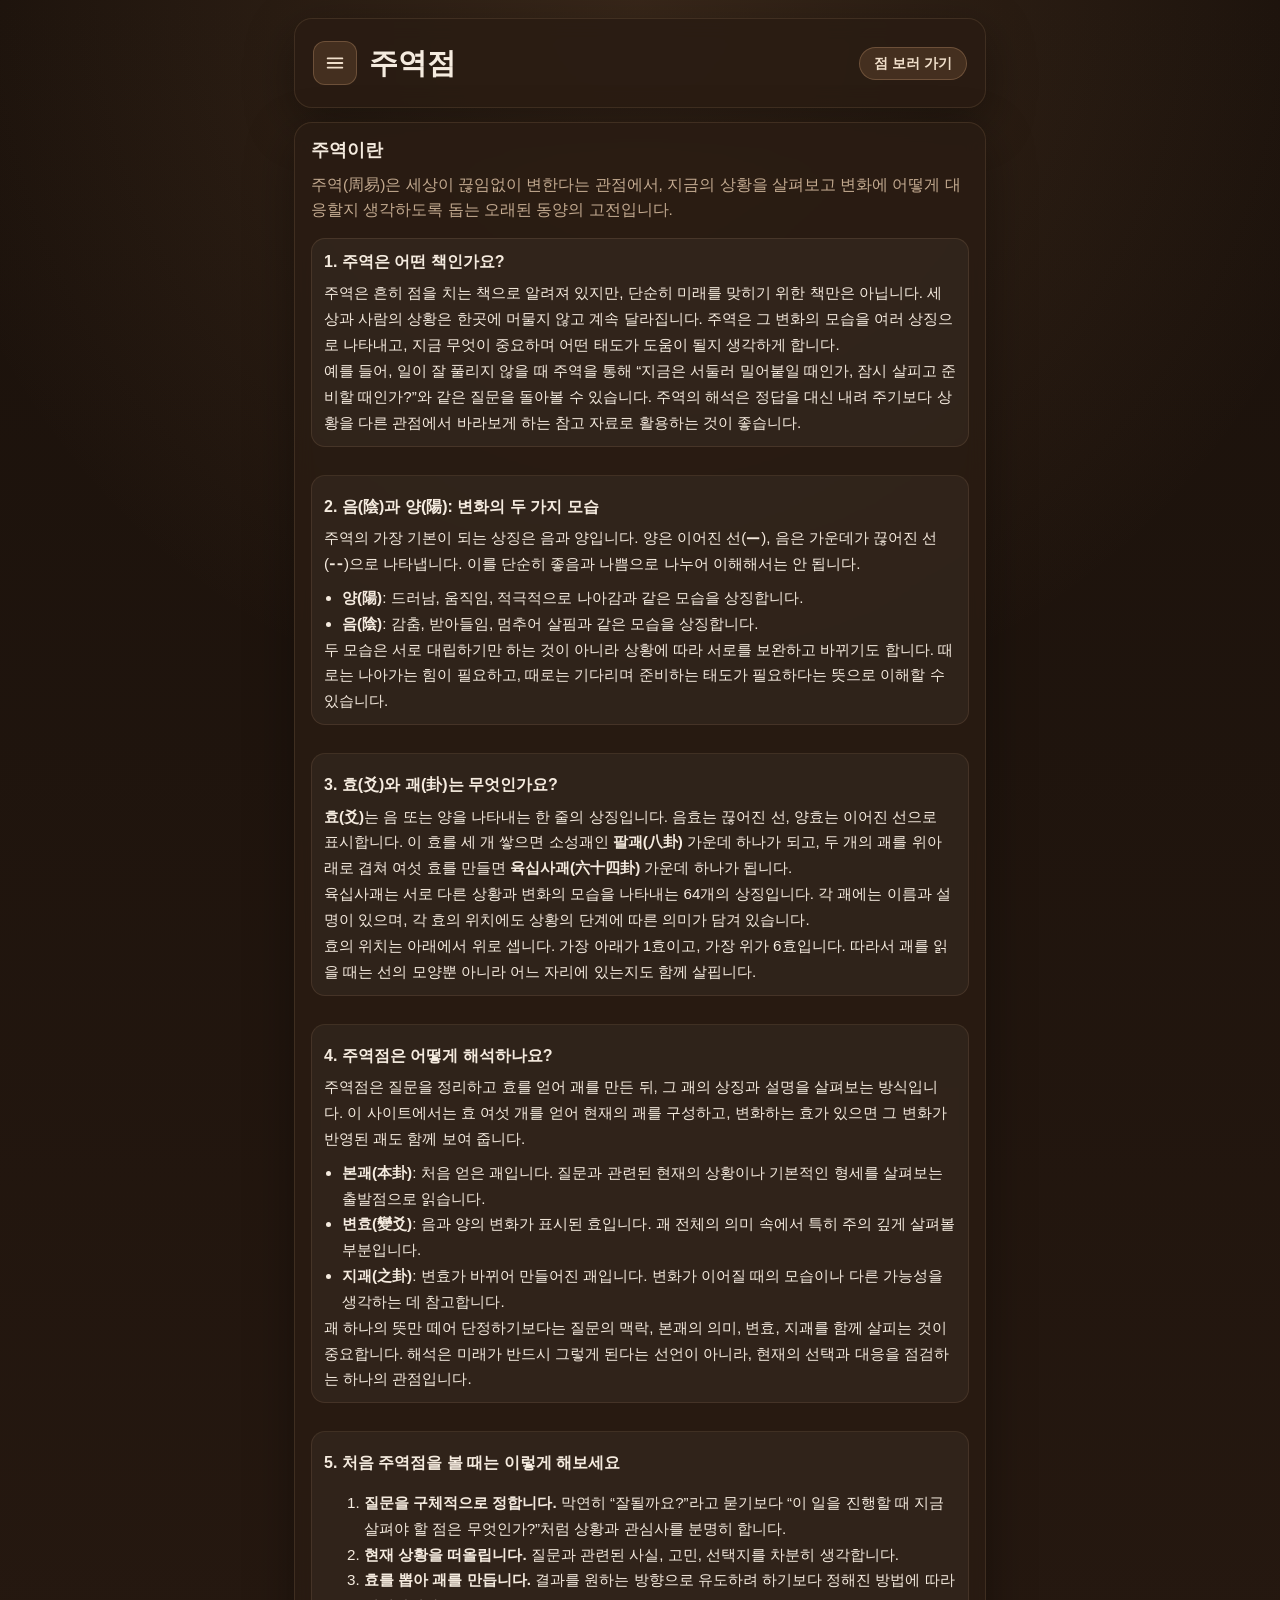
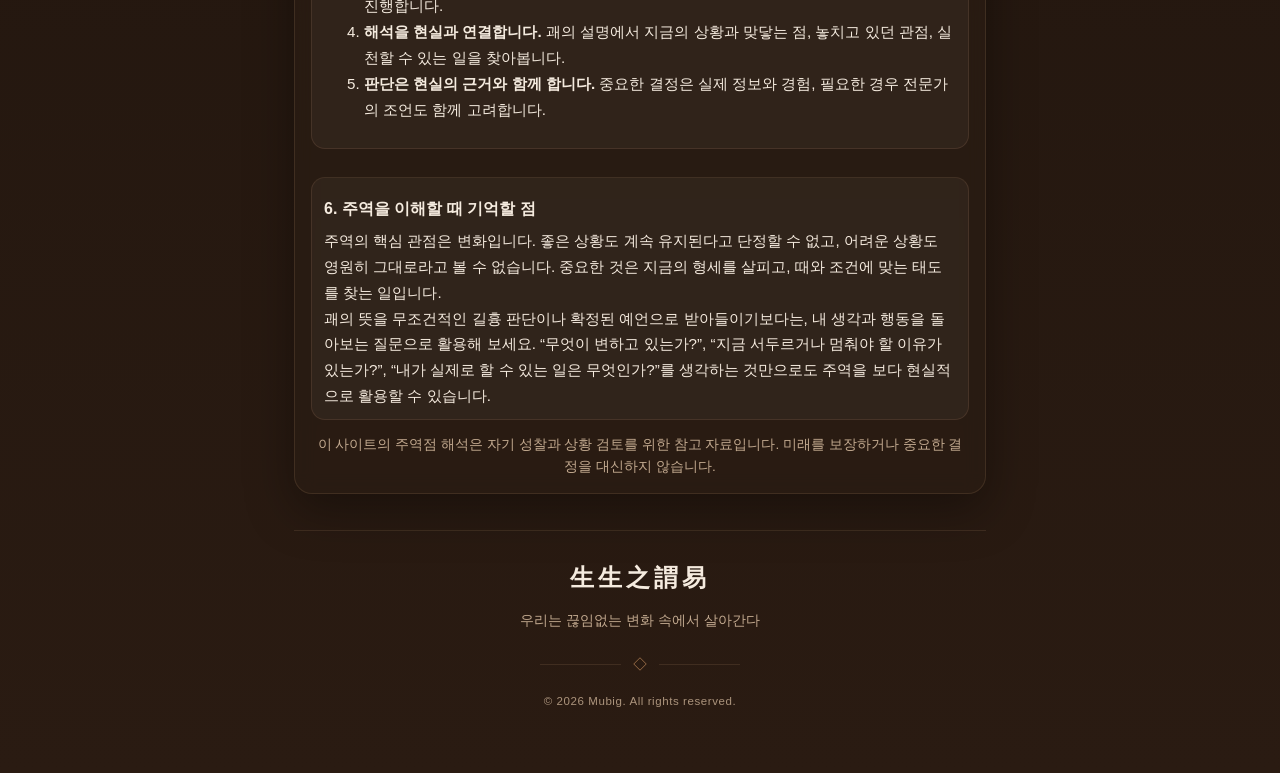
==== commit 5dc04cfd: "Add files via upload" ====
--- a/about.html
+++ b/about.html
@@ -3,24 +3,28 @@
 <html lang="ko" data-title-key="doc.title.about">
 <head>
   <meta charset="UTF-8">
-  <meta name="viewport" content="width=device-width, initial-scale=1.0">
+  <meta name="viewport" content="width=device-width, initial-scale=1.0, viewport-fit=cover">
+  <meta http-equiv="Content-Security-Policy" content="default-src 'self'; script-src 'self' https://www.googletagmanager.com; style-src 'self' 'unsafe-inline'; img-src 'self' data: https://www.googletagmanager.com https://*.google-analytics.com https://*.g.doubleclick.net; connect-src 'self' https://*.google-analytics.com https://*.analytics.google.com https://*.googletagmanager.com https://*.g.doubleclick.net; manifest-src 'self'; worker-src 'self'; object-src 'none'; base-uri 'self'; form-action 'self'">
+  <meta name="referrer" content="strict-origin-when-cross-origin">
 <!-- Google tag (gtag.js) -->
 <script async src="https://www.googletagmanager.com/gtag/js?id=G-5CH5ZKEJT8"></script>
-<script>
-  window.dataLayer = window.dataLayer || [];
-  function gtag(){dataLayer.push(arguments);}
-  gtag('js', new Date());
-
-  gtag('config', 'G-5CH5ZKEJT8');
-</script>
+<script src="gtag-init.js"></script>
   <meta name="theme-color" content="#1a110b">
   <meta name="description" content="주역의 기본 개념과 64괘의 구조를 소개합니다.">
   <link rel="icon" type="image/png" sizes="192x192" href="192.png">
-  <link rel="apple-touch-icon" href="192.png">
+  <link rel="apple-touch-icon" href="apple-touch-icon.png">
   <link rel="manifest" href="manifest.webmanifest">
   <script src="init.js"></script>
   <title>주역이란 - 주역점</title>
   <link rel="stylesheet" href="style.css">
+  <style>
+    /* 번호별 본문 영역 사이에 여백을 주어 구분과 가독성을 높입니다. */
+    #pageContent .section-block + .section-block {
+      margin-top: 1.75rem;
+      padding-top: 1.25rem;
+      border-top: 1px solid rgba(139, 112, 77, 0.18);
+    }
+  </style>
 </head>
 <body>
   <div class="app">
--- a/style.css
+++ b/style.css
@@ -59,6 +59,7 @@
     linear-gradient(180deg, var(--bg) 0%, var(--bg-2) 100%);
   color: var(--text);
   min-height: 100vh;
+  min-height: 100dvh;
   -webkit-tap-highlight-color: transparent;
 }
 
@@ -666,7 +667,7 @@
 
 /* ===== 설정 / 보관함 창 ===== */
 dialog.sheet {
-  width: min(92vw, 520px); max-height: 86vh; padding: 0; overflow: hidden;
+  width: min(92vw, 520px); max-height: 86vh; max-height: 86dvh; padding: 0; overflow: hidden;
   background: var(--surface); color: var(--text);
   border: 1px solid var(--border); border-radius: 18px; box-shadow: var(--shadow);
 }
@@ -733,3 +734,26 @@
 @media (prefers-reduced-motion: reduce) {
   .drawer, .drawer-backdrop, .toast { transition: none !important; }
 }
+
+
+/* ===== 노치·홈 인디케이터 대응 (viewport-fit=cover) ===== */
+.app {
+  padding-top: calc(18px + env(safe-area-inset-top, 0px));
+  padding-bottom: calc(42px + env(safe-area-inset-bottom, 0px));
+  padding-left: max(14px, env(safe-area-inset-left, 0px));
+  padding-right: max(14px, env(safe-area-inset-right, 0px));
+}
+@media (max-width: 699px) {
+  .app {
+    padding-top: calc(16px + env(safe-area-inset-top, 0px));
+    padding-bottom: calc(36px + env(safe-area-inset-bottom, 0px));
+    padding-left: max(12px, env(safe-area-inset-left, 0px));
+    padding-right: max(12px, env(safe-area-inset-right, 0px));
+  }
+}
+.drawer {
+  padding-top: calc(16px + env(safe-area-inset-top, 0px));
+  padding-bottom: calc(24px + env(safe-area-inset-bottom, 0px));
+  padding-left: max(14px, env(safe-area-inset-left, 0px));
+}
+.toast { bottom: calc(28px + env(safe-area-inset-bottom, 0px)); }
